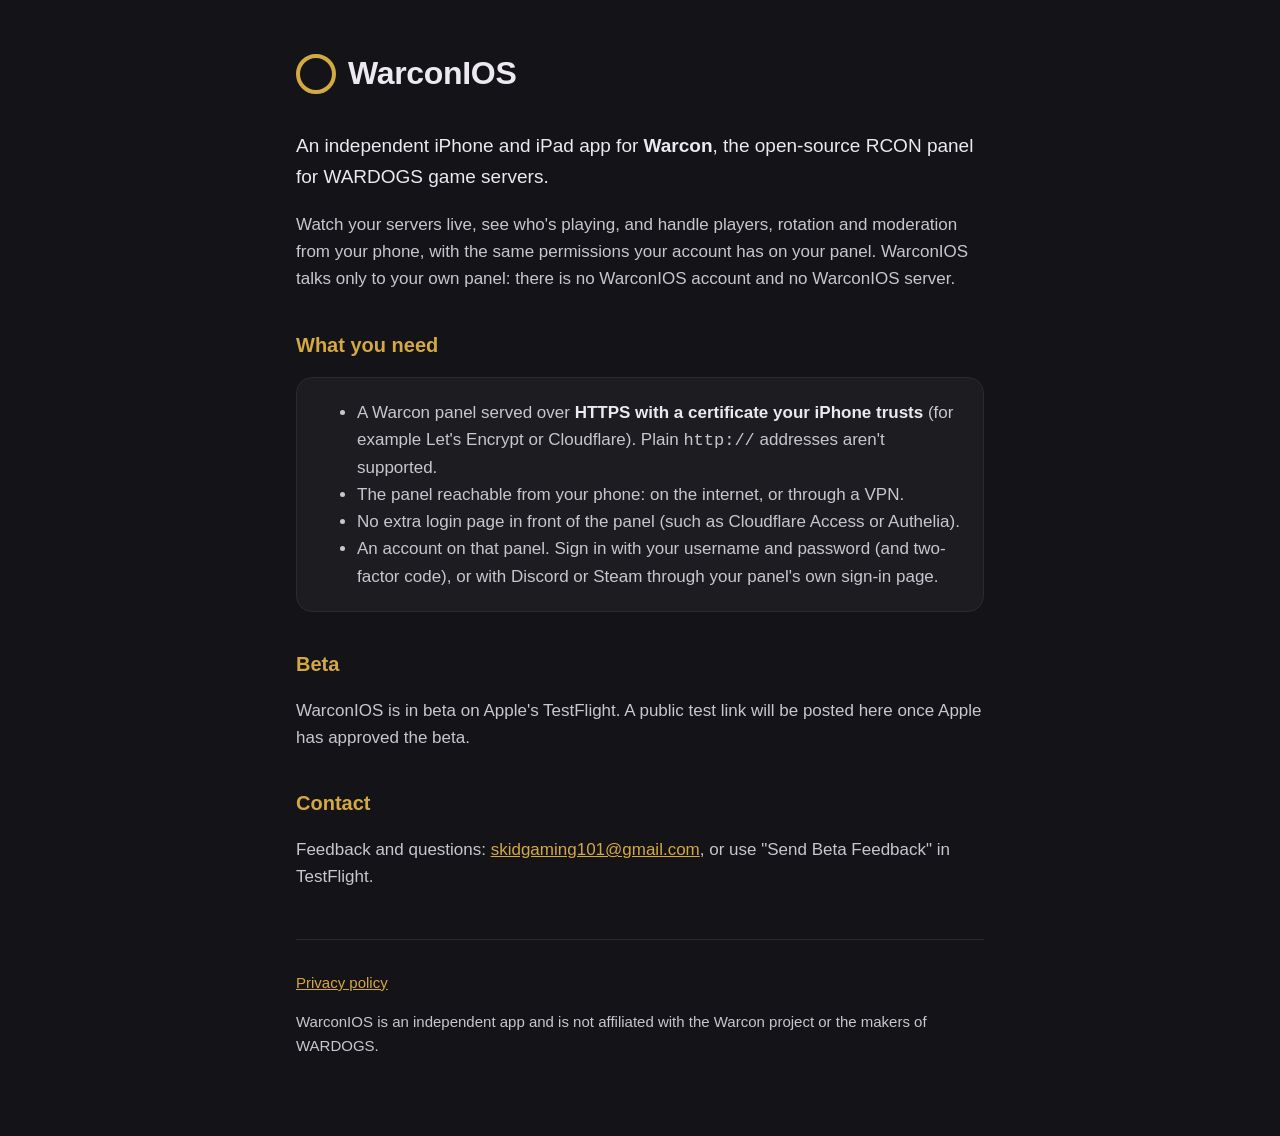
==== index.html @ a9aa697a "WarconIOS site: landing page and privacy policy" ====
<!doctype html>
<html lang="en">
<head>
<meta charset="utf-8">
<meta name="viewport" content="width=device-width, initial-scale=1">
<title>WarconIOS</title>
<meta name="description" content="WarconIOS: an independent iPhone and iPad app for Warcon game-server panels.">
<link rel="stylesheet" href="style.css">
</head>
<body>
<main>
<header><span class="mark" aria-hidden="true"></span><h1>WarconIOS</h1></header>

<p class="lede">An independent iPhone and iPad app for <strong>Warcon</strong>, the open-source RCON panel for WARDOGS game servers.</p>

<p>Watch your servers live, see who's playing, and handle players, rotation and moderation from your phone, with the same permissions your account has on your panel. WarconIOS talks only to your own panel: there is no WarconIOS account and no WarconIOS server.</p>

<h2>What you need</h2>
<div class="card">
<ul>
<li>A Warcon panel served over <strong>HTTPS with a certificate your iPhone trusts</strong> (for example Let's Encrypt or Cloudflare). Plain <code>http://</code> addresses aren't supported.</li>
<li>The panel reachable from your phone: on the internet, or through a VPN.</li>
<li>No extra login page in front of the panel (such as Cloudflare Access or Authelia).</li>
<li>An account on that panel. Sign in with your username and password (and two-factor code), or with Discord or Steam through your panel's own sign-in page.</li>
</ul>
</div>

<h2>Beta</h2>
<p>WarconIOS is in beta on Apple's TestFlight. A public test link will be posted here once Apple has approved the beta.</p>

<h2>Contact</h2>
<p>Feedback and questions: <a href="mailto:skidgaming101@gmail.com">skidgaming101@gmail.com</a>, or use "Send Beta Feedback" in TestFlight.</p>

<footer>
<p><a href="privacy/">Privacy policy</a></p>
<p class="muted">WarconIOS is an independent app and is not affiliated with the Warcon project or the makers of WARDOGS.</p>
</footer>
</main>
</body>
</html>
---- style.css ----
:root {
  --ink: #141317;
  --panel: #1d1c21;
  --line: #2c2a31;
  --mist: #c9c6cf;
  --text: #ece9f1;
  --brass: #d4a843;
  color-scheme: dark;
}
* { box-sizing: border-box; }
html { -webkit-text-size-adjust: 100%; }
body {
  margin: 0;
  background: var(--ink);
  color: var(--text);
  font: 17px/1.6 -apple-system, BlinkMacSystemFont, "SF Pro Text", "Segoe UI", Roboto, Helvetica, Arial, sans-serif;
}
main { max-width: 720px; margin: 0 auto; padding: 48px 16px 64px; }
header { margin-bottom: 32px; }
.mark { display: inline-block; width: 40px; height: 40px; border: 4px solid var(--brass); border-radius: 50%; vertical-align: middle; margin-right: 12px; }
h1 { display: inline; font-size: 32px; letter-spacing: -0.01em; vertical-align: middle; }
h2 { font-size: 20px; margin: 36px 0 8px; color: var(--brass); }
p, li { color: var(--mist); }
strong { color: var(--text); }
a { color: var(--brass); }
.card { background: var(--panel); border: 1px solid var(--line); border-radius: 16px; padding: 4px 20px; margin: 16px 0; }
.lede { font-size: 19px; color: var(--text); }
.muted { font-size: 15px; }
footer { margin-top: 48px; border-top: 1px solid var(--line); padding-top: 16px; font-size: 15px; }
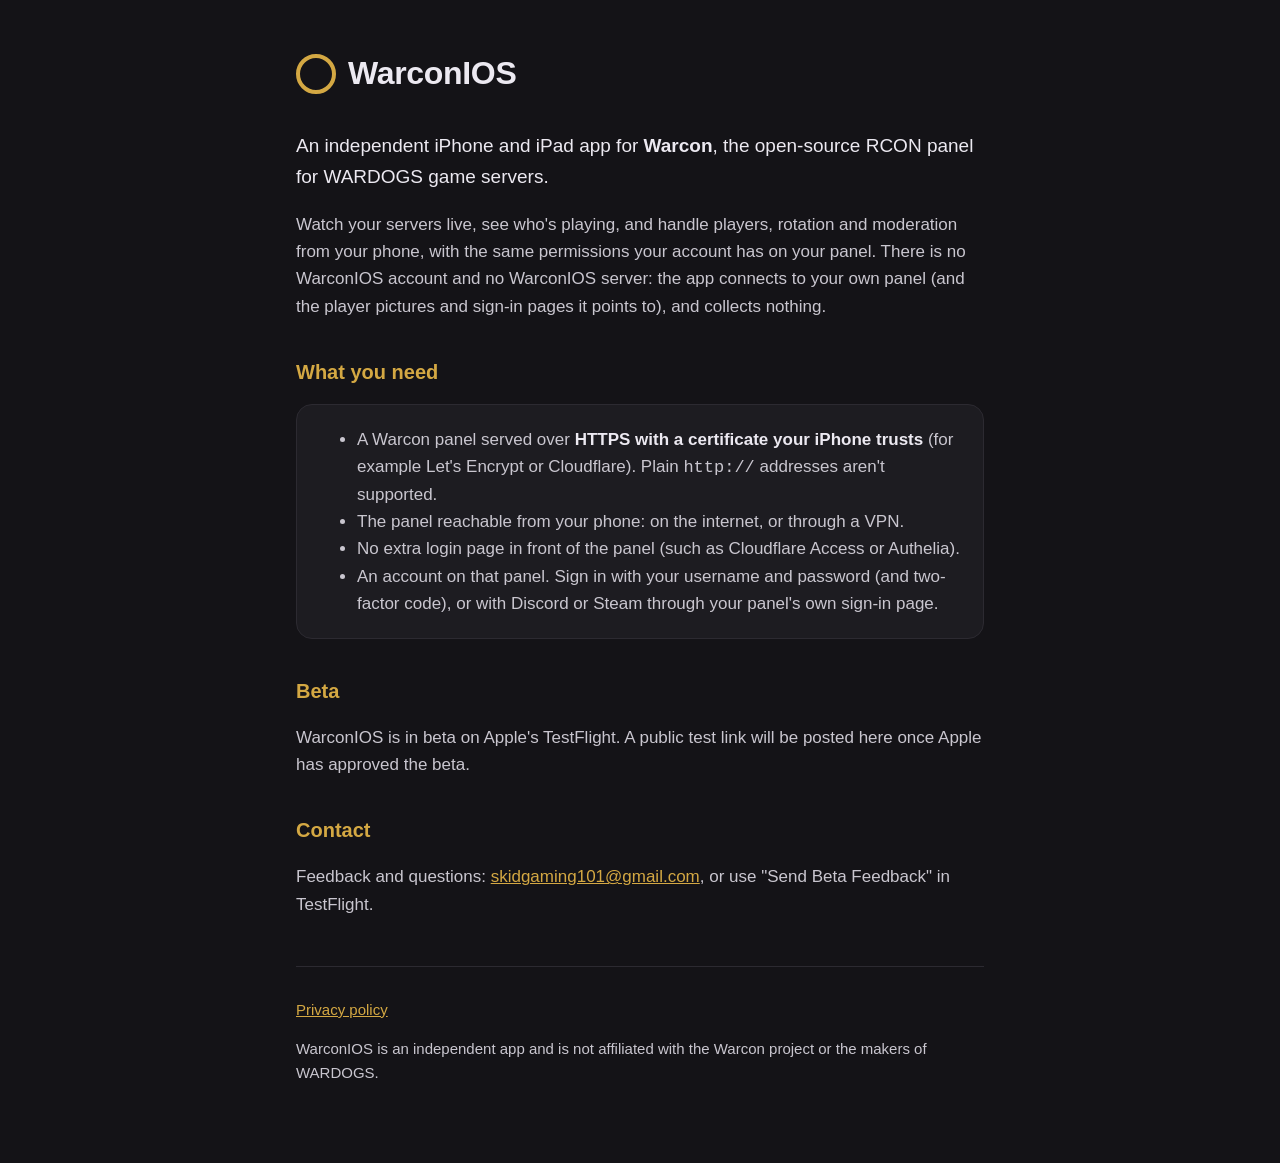
==== commit 0fa03303: "Privacy policy: every stored item and every host, from a code audit Adds the last username per panel" ====
--- a/index.html
+++ b/index.html
@@ -13,7 +13,7 @@
 
 <p class="lede">An independent iPhone and iPad app for <strong>Warcon</strong>, the open-source RCON panel for WARDOGS game servers.</p>
 
-<p>Watch your servers live, see who's playing, and handle players, rotation and moderation from your phone, with the same permissions your account has on your panel. WarconIOS talks only to your own panel: there is no WarconIOS account and no WarconIOS server.</p>
+<p>Watch your servers live, see who's playing, and handle players, rotation and moderation from your phone, with the same permissions your account has on your panel. There is no WarconIOS account and no WarconIOS server: the app connects to your own panel (and the player pictures and sign-in pages it points to), and collects nothing.</p>
 
 <h2>What you need</h2>
 <div class="card">
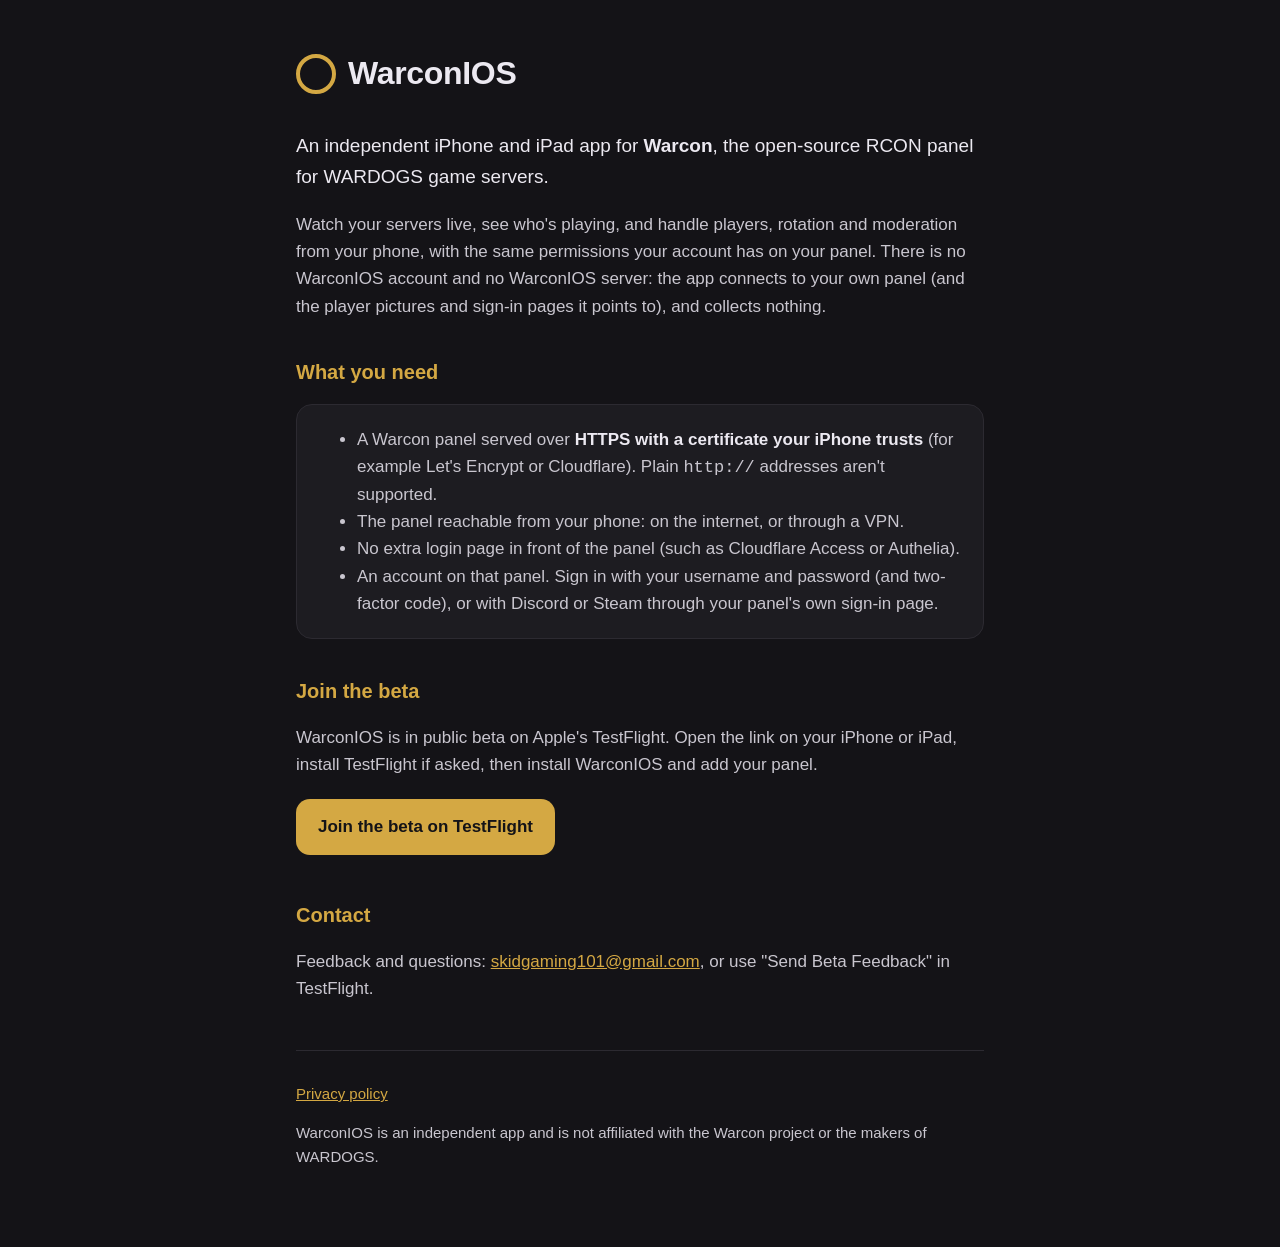
==== commit c80da5c8: "Join-the-beta link; lock timeout wording Co-Authored-By: Claude Opus 5.5 <noreply@anthropic.com>" ====
--- a/index.html
+++ b/index.html
@@ -25,8 +25,9 @@
 </ul>
 </div>
 
-<h2>Beta</h2>
-<p>WarconIOS is in beta on Apple's TestFlight. A public test link will be posted here once Apple has approved the beta.</p>
+<h2>Join the beta</h2>
+<p>WarconIOS is in public beta on Apple's TestFlight. Open the link on your iPhone or iPad, install TestFlight if asked, then install WarconIOS and add your panel.</p>
+<p><a class="button" href="https://testflight.apple.com/join/1RBmeTZS">Join the beta on TestFlight</a></p>
 
 <h2>Contact</h2>
 <p>Feedback and questions: <a href="mailto:skidgaming101@gmail.com">skidgaming101@gmail.com</a>, or use "Send Beta Feedback" in TestFlight.</p>
--- a/style.css
+++ b/style.css
@@ -27,3 +27,5 @@
 .lede { font-size: 19px; color: var(--text); }
 .muted { font-size: 15px; }
 footer { margin-top: 48px; border-top: 1px solid var(--line); padding-top: 16px; font-size: 15px; }
+.button { display: inline-block; background: var(--brass); color: var(--ink); font-weight: 600; text-decoration: none; padding: 14px 22px; border-radius: 14px; margin: 4px 0 8px; }
+.button:hover, .button:focus-visible { filter: brightness(1.08); }
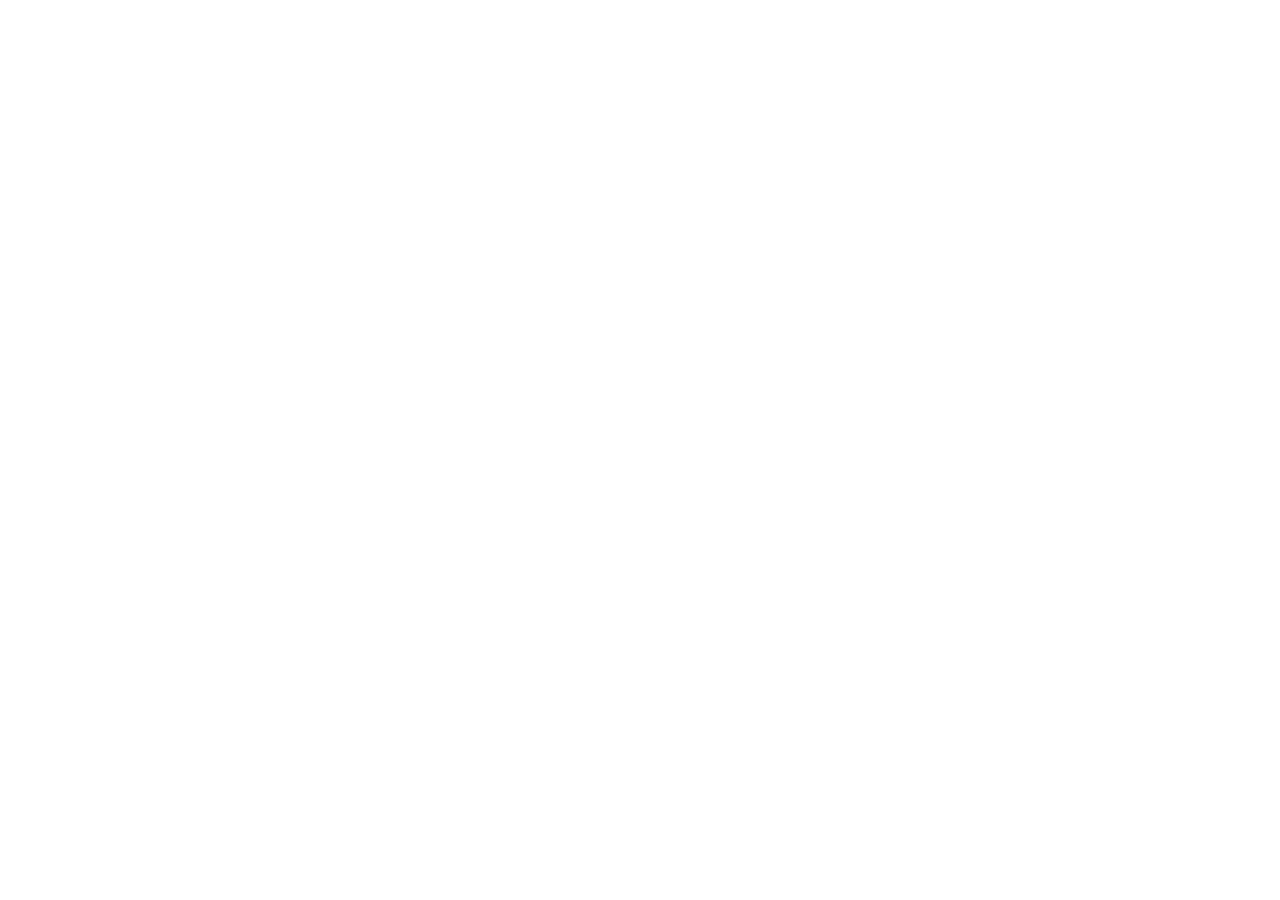
==== commit fc8e8e76: "WarconIOS is now WarMOB: redirect to https://warmob-app.github.io/ (D87) Co-Authored-By: Claude Opus" ====
--- a/index.html
+++ b/index.html
@@ -3,39 +3,20 @@
 <head>
 <meta charset="utf-8">
 <meta name="viewport" content="width=device-width, initial-scale=1">
-<title>WarconIOS</title>
-<meta name="description" content="WarconIOS: an independent iPhone and iPad app for Warcon game-server panels.">
-<link rel="stylesheet" href="style.css">
+<title>WarMOB has moved</title>
+<meta http-equiv="refresh" content="0; url=https://warmob-app.github.io/">
+<link rel="canonical" href="https://warmob-app.github.io/">
+<style>
+:root { color-scheme: dark; }
+body { margin: 0; background: #141317; color: #c9c6cf; font: 17px/1.6 -apple-system, BlinkMacSystemFont, "Segoe UI", Roboto, Helvetica, Arial, sans-serif; }
+main { max-width: 720px; margin: 0 auto; padding: 48px 16px; }
+a { color: #d4a843; }
+</style>
 </head>
 <body>
 <main>
-<header><span class="mark" aria-hidden="true"></span><h1>WarconIOS</h1></header>
-
-<p class="lede">An independent iPhone and iPad app for <strong>Warcon</strong>, the open-source RCON panel for WARDOGS game servers.</p>
-
-<p>Watch your servers live, see who's playing, and handle players, rotation and moderation from your phone, with the same permissions your account has on your panel. There is no WarconIOS account and no WarconIOS server: the app connects to your own panel (and the player pictures and sign-in pages it points to), and collects nothing.</p>
-
-<h2>What you need</h2>
-<div class="card">
-<ul>
-<li>A Warcon panel served over <strong>HTTPS with a certificate your iPhone trusts</strong> (for example Let's Encrypt or Cloudflare). Plain <code>http://</code> addresses aren't supported.</li>
-<li>The panel reachable from your phone: on the internet, or through a VPN.</li>
-<li>No extra login page in front of the panel (such as Cloudflare Access or Authelia).</li>
-<li>An account on that panel. Sign in with your username and password (and two-factor code), or with Discord or Steam through your panel's own sign-in page.</li>
-</ul>
-</div>
-
-<h2>Join the beta</h2>
-<p>WarconIOS is in public beta on Apple's TestFlight. Open the link on your iPhone or iPad, install TestFlight if asked, then install WarconIOS and add your panel.</p>
-<p><a class="button" href="https://testflight.apple.com/join/1RBmeTZS">Join the beta on TestFlight</a></p>
-
-<h2>Contact</h2>
-<p>Feedback and questions: <a href="mailto:skidgaming101@gmail.com">skidgaming101@gmail.com</a>, or use "Send Beta Feedback" in TestFlight.</p>
-
-<footer>
-<p><a href="privacy/">Privacy policy</a></p>
-<p class="muted">WarconIOS is an independent app and is not affiliated with the Warcon project or the makers of WARDOGS.</p>
-</footer>
+<p>WarMOB has moved to <a href="https://warmob-app.github.io/">warmob-app.github.io</a>.</p>
+<p>WarMOB was called WarconIOS until October 2026.</p>
 </main>
 </body>
 </html>
